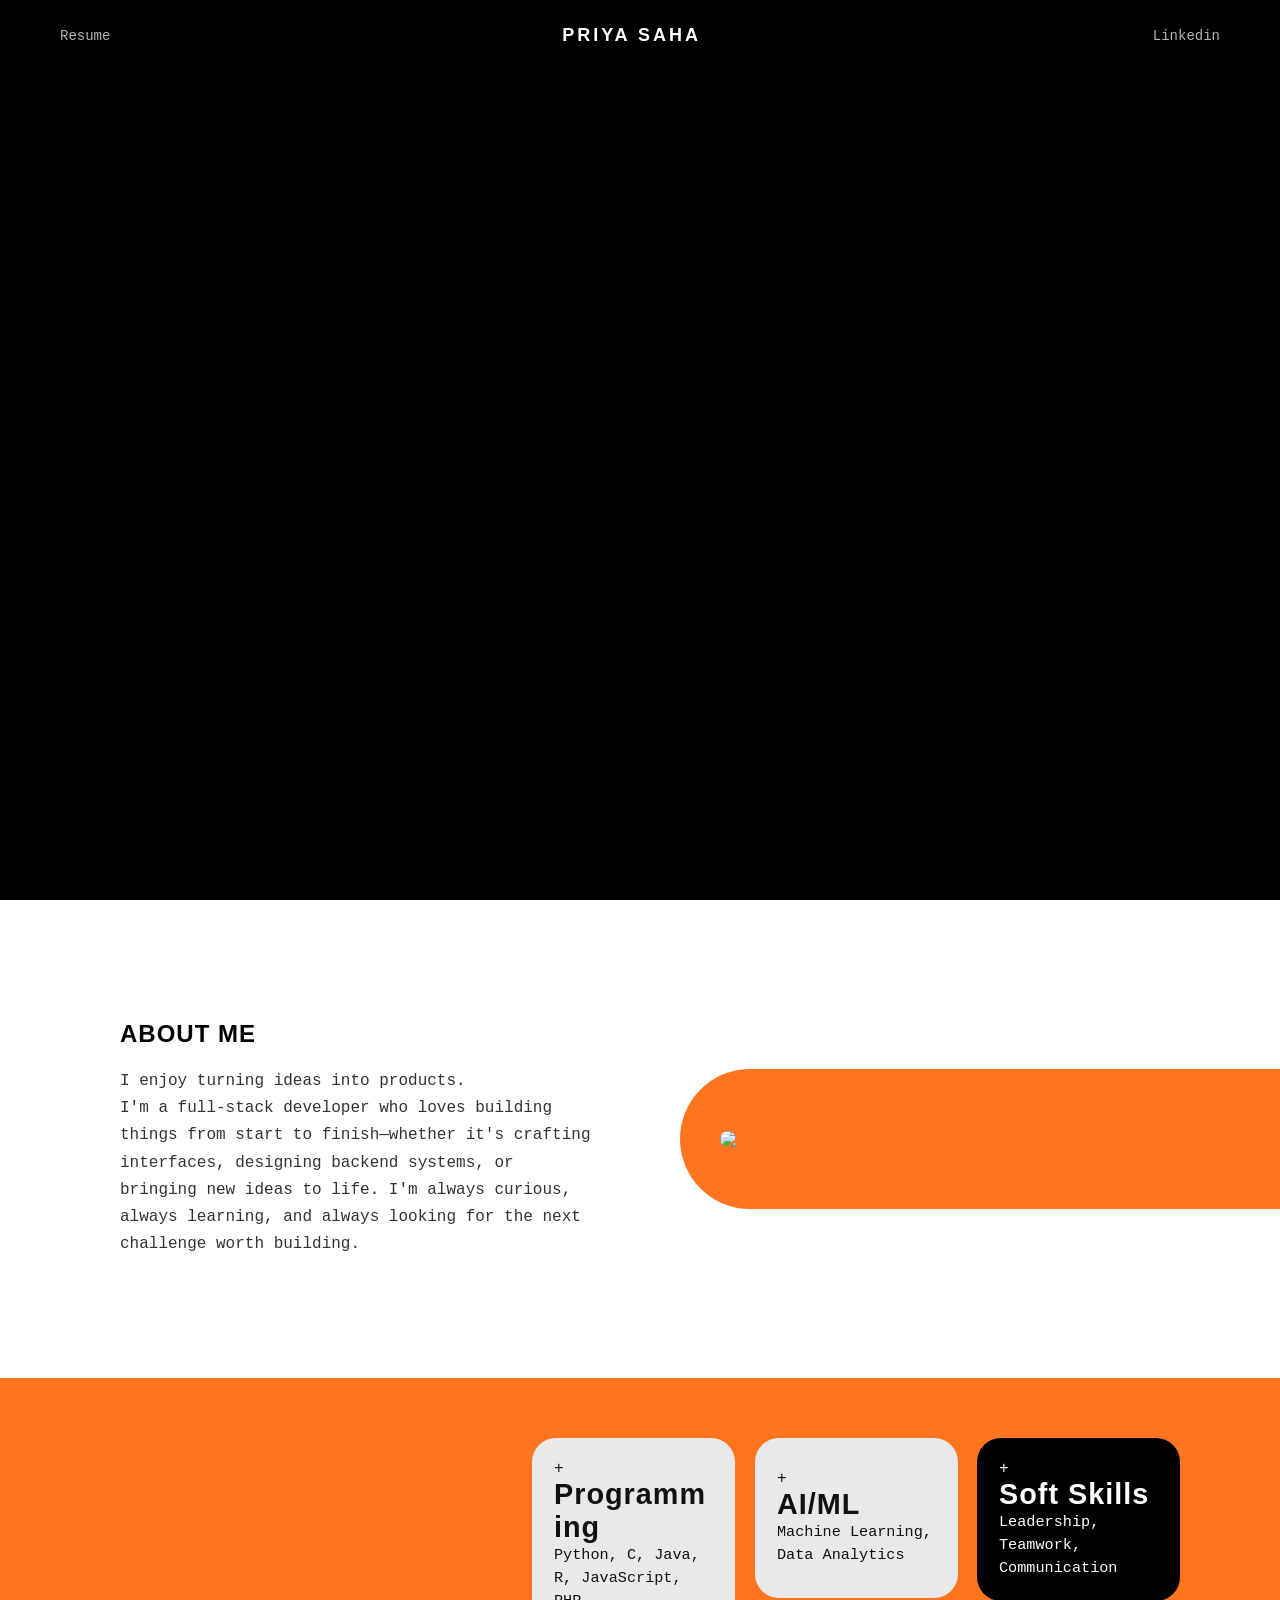
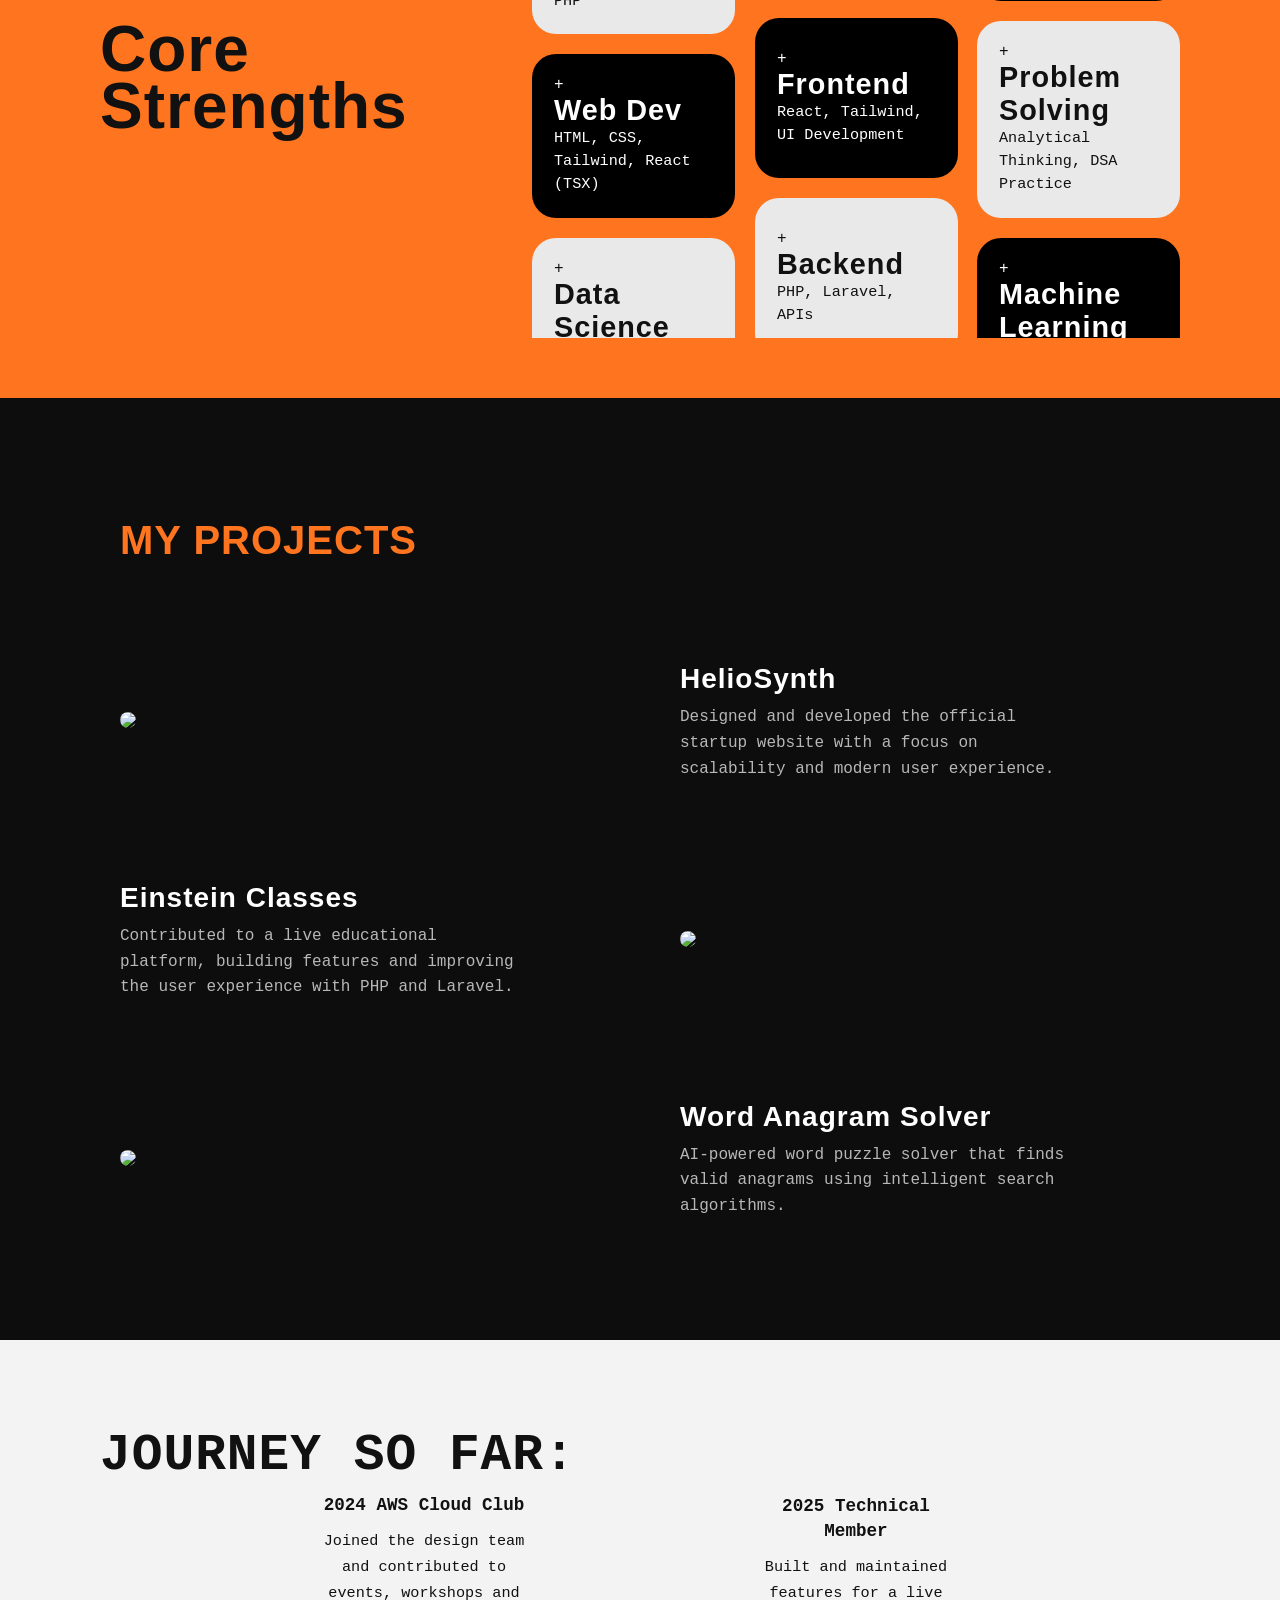
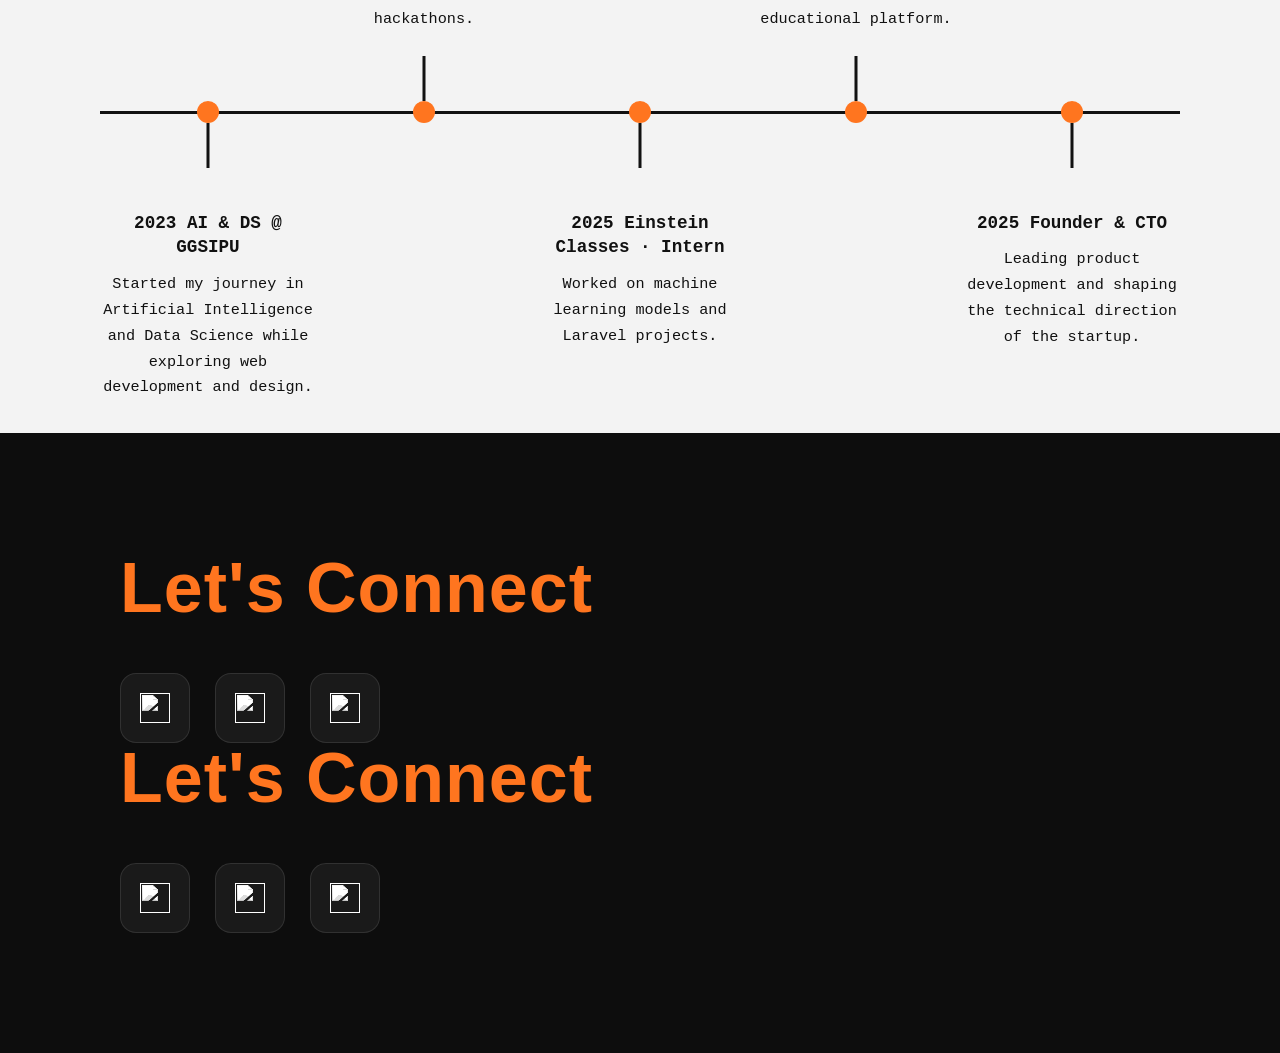
==== index.html @ 50ba78b2 "Update portfolio website" ====
<!DOCTYPE html>
<html lang="en">
<head>
    <meta charset="UTF-8">
    <meta name="viewport" content="width=device-width, initial-scale=1.0">
    <title>Priya Saha</title>

    <link rel="stylesheet" href="src/style.css">
    <link rel="stylesheet" href="src/animation.css">
    <link rel="stylesheet" href="src/main.scss">
    <!--<link rel="stylesheet" href="src/style-hero.css">-->

</head>

<body>

<!-- ================= NAVBAR ================= -->
<nav class="navbar">
    <a href="https://drive.google.com/file/d/1XOjLl3GaeNQnfM8QjRzxvALpyAzLyzs2/view?usp=sharing">Resume</a>
    <h3>PRIYA SAHA</h3>
    <a href="https://www.linkedin.com/in/priyasahaggsipu/">Linkedin</a>
</nav>

<section class="hero">

  <div class="flex" id="main"></div>

</section>
<!--
<div class="preloader-backdrop">
    <div class="pb-row">
        <div class="pb-col">
            <p>Surface Memory</p>
        </div>
        <div class="pb-col">
            <p>// / / //// / / / ///</p>
        </div>
        <div class="pb-col">
            <p>Phase Offset > 17%</p>
        </div>
        <div class="pb-col">
            <p>Fragments Aligning</p>
            <p>Pattern Emerging</p>
        </div>
        <div class="pb-col">
            <p>Collapse Pending</p>
            <p>Return -- Layer Zero</p>
        </div>
    </div>
    <div class="pb-row"><p>Surface Memory</p></div>
    <div class="pb-row"><p>// / // ///// /// //</p></div>
    <div class="pb-row"><p>Pase Offset > 16%</p></div>
    <div class="pb-row">Pattern Emerging</div>
    <div class="pb-row"><p>Return -- Layer Zero</p></div>
    <div class="pb-row"><p>F - 9</p></div>
</div>
<div class="preloader">
    <div class="p-row">
        <p>Initiating</p>
    </div>
    <div class="p-row">
        <div class="pb-col">
            <div class="p-sub-col">
                <p>Phase 01</p>
                <p>Sequences</p>
            </div>
            <div class="p-sub-col">
                <p>Signal Scan</p>
                <p>07 Layers</p>
            </div>
        </div>
        <div class="pb-col">
            <p>PX -17</p>
        </div>
    </div>
    <div class="preloader-btn-container">
        <img id = "pbc-logo" src="/logo-light.png" alt="" />
        <p id="pbc-label">Engage</p>
        <p id="pbc-outro-label">Access Granted</p>


        <div class="pbc-svg-strokes">
            <svg
            fill="none"
            xmlns="http://www.w3.org/2000/svg"
            >
                <circle
                    class="stroke-track"
                    cx="160"
                    cy="160"
                    r="155"
                    stroke="#2b2b2b"
                    stroke-width="2"
                    stroke-dasharray="974"
                    stroke-dashoffset="974"
                />

                <circle
                    class="stroke-progress"
                    cx="160"
                    cy="160"
                    r="155"
                    stroke="#fff"
                    stroke-width="2"
                    stroke-dasharray="974"
                    stroke-dashoffset="974"
                />
            </svg>
        </div>
    </div>
</div>

<section class="hero-section">
    <div class="preloader-revealer"></div>
    <h1>
      Designing & <br>
      Deploying Web Experiences
    </h1>
</section>-->


<!-- ================= ABOUT ================= -->
<section class="about">
    <div class="container about-flex">

        <div class="about-left">

            <div class="about-heading autoShow">
                <h2>ABOUT ME</h2>
            </div>

            <p>
                I enjoy turning ideas into products.<br>
                I'm a full-stack developer who loves building things from start to finish—whether it's crafting interfaces, designing backend systems, or bringing new ideas to life.
                I'm always curious, always learning, and always looking for the next challenge worth building.
            </p>

        </div>

        <div class="about-right">
            <div class="orange-blob"></div>
            <img src="images/priya.png">
        </div>

    </div>
</section>
<!-- ================= STACK ================= -->
<section class="stack">
    <div class="container stack-flex">

        <!-- LEFT TITLE -->
        <div class="stack-left autoShow">
            <h2>
                Core Strengths <br>
            </h2>
        </div>

        <!-- RIGHT COLUMNS -->
        <div class="stack-right">

            <!-- ================= COLUMN 1 ================= -->
            <div class="stack-column">
                <div class="stack-track">

                    <div class="stack-card white">
                        <span>+</span>
                        <h3>Programming</h3>
                        <p>Python, C, Java, R, JavaScript, PHP</p>
                    </div>

                    <div class="stack-card black">
                        <span>+</span>
                        <h3>Web Dev</h3>
                        <p>HTML, CSS, Tailwind, React (TSX)</p>
                    </div>

                    <div class="stack-card white">
                        <span>+</span>
                        <h3>Data Science</h3>
                        <p>Pandas, NumPy, Scikit-learn, ML</p>
                    </div>

                    <div class="stack-card black">
                        <span>+</span>
                        <h3>Databases</h3>
                        <p>DBMS, SQL, MySQL</p>
                    </div>

                    <div class="stack-card white">
                        <span>+</span>
                        <h3>OS & DSA</h3>
                        <p>Operating Systems, Data Structures & Algorithms</p>
                    </div>

                </div>
            </div>

            <!-- ================= COLUMN 2 ================= -->
            <div class="stack-column">
                <div class="stack-track">

                    <div class="stack-card white">
                        <span>+</span>
                        <h3>AI/ML</h3>
                        <p>Machine Learning, Data Analytics</p>
                    </div>

                    <div class="stack-card black">
                        <span>+</span>
                        <h3>Frontend</h3>
                        <p>React, Tailwind, UI Development</p>
                    </div>

                    <div class="stack-card white">
                        <span>+</span>
                        <h3>Backend</h3>
                        <p>PHP, Laravel, APIs</p>
                    </div>

                    <div class="stack-card black">
                        <span>+</span>
                        <h3>Tools</h3>
                        <p>Git, GitHub, VS Code</p>
                    </div>

                </div>
            </div>

            <!-- ================= COLUMN 3 ================= -->
            <div class="stack-column">
                <div class="stack-track">

                    <div class="stack-card black">
                        <span>+</span>
                        <h3>Soft Skills</h3>
                        <p>Leadership, Teamwork, Communication</p>
                    </div>

                    <div class="stack-card white">
                        <span>+</span>
                        <h3>Problem Solving</h3>
                        <p>Analytical Thinking, DSA Practice</p>
                    </div>

                    <div class="stack-card black">
                        <span>+</span>
                        <h3>Machine Learning</h3>
                        <p>Scikit-learn, Model Building</p>
                    </div>

                    <div class="stack-card white">
                        <span>+</span>
                        <h3>Full Stack</h3>
                        <p>End-to-end web development</p>
                    </div>

                </div>
            </div>

        </div>
    </div>
</section>

<!-- ================= PROJECTS ================= -->
<section class="projects">
    <div class="container">

        <div class="project-heading">
            <h2>MY PROJECTS</h2>
        </div>

        <div class="project-row">
            <div class="project-image">
                <a href="https://heliosynthresearch.ai/" target="_blank">
                    <img src="images/project1.png">
                </a>
            </div>
            <div class="project-content">
                <a href="/projects/heliosynth.html" class="no-underline"><h3>HelioSynth</h3></a>
                <p>Designed and developed the official startup website with a focus on scalability and modern user experience.</p>
            </div>
        </div>

        <div class="project-row reverse">
          <div class="project-image">
                <a href="https://einsteinclasses.com/" target="_blank">
                    <img src="images/project2.png">
                </a>
            </div>

          <div class="project-content">
            <a href="/projects/einsteinclasses.html" class="no-underline"><h3>Einstein Classes</h3></a>
              <p>Contributed to a live educational platform, building features and improving the user experience with PHP and Laravel.</p>
          </div>
      </div>

        <div class="project-row">
            <div class="project-image">
                <a href="https://priyasaha1234.github.io/AI-Project/" target="_blank">
                    <img src="images/project3.png">
                </a>
            </div>
            <div class="project-content">
                <a href="/projects/wordanagram.html" class="no-underline"><h3>Word Anagram Solver</h3></a>
                <p>AI-powered word puzzle solver that finds valid anagrams using intelligent search algorithms.</p>
            </div>
        </div>

    </div>
</section>

<!-- ================= JOURNEY ================= -->
<section class="journey-section">
    <div class="container">

        <div class="journey-heading">
            <h2>JOURNEY SO FAR:</h2>
        </div>

        <div class="timeline">

            <div class="timeline-item bottom">
                <div class="dot"></div>
                <div class="content">
                    <h4>2023 AI & DS @ GGSIPU</h4>
                    <p>
                        Started my journey in Artificial Intelligence and Data Science
                        while exploring web development and design.
                    </p>
                </div>
            </div>

            <div class="timeline-item top">
                <div class="dot"></div>
                <div class="content">
                    <h4>2024 AWS Cloud Club</h4>
                    <p>
                        Joined the design team and contributed to events,
                        workshops and hackathons.
                    </p>
                </div>
            </div>

            <div class="timeline-item bottom">
                <div class="dot"></div>
                <div class="content">
                    <h4>2025 Einstein Classes · Intern</h4>
                    <p>
                        Worked on machine learning models and Laravel projects.
                    </p>
                </div>
            </div>

            <div class="timeline-item top">
                <div class="dot"></div>
                <div class="content">
                    <h4>2025 Technical Member</h4>
                    <p>
                        Built and maintained features for a live educational platform.
                    </p>
                </div>
            </div>

            <div class="timeline-item bottom">
                <div class="dot"></div>
                <div class="content">
                    <h4>2025 Founder & CTO</h4>
                    <p>
                        Leading product development and shaping the technical
                        direction of the startup.
                    </p>
                </div>
            </div>

        </div>

    </div>
</section>

<!-- ================= CONTACT ================= -->
<section class="contact-section">

    <!-- Base Layer -->
    <div class="contact-base container">
        <h2 class="connect-title">Let's Connect</h2>

        <div class="icon-row">

            <a href="mailto:priyasahasawhney2223@gmail.com" class="icon">
                <img src="https://cdn-icons-png.flaticon.com/512/732/732200.png">
            </a>

            <a href="https://www.linkedin.com/in/priyasahaggsipu/" target="_blank" class="icon">
                <img src="https://cdn-icons-png.flaticon.com/512/174/174857.png">
            </a>

            <a href="https://github.com/PriyaSaha1234" target="_blank" class="icon">
                <img src="https://cdn-icons-png.flaticon.com/512/733/733553.png">
            </a>

        </div>
    </div>


    <!-- Overlay Layer -->
    <div class="contact-overlay">

        <div class="container">
            <h2 class="connect-title">Let's Connect</h2>

            <div class="icon-row">

                <a href="mailto:priyasahasawhney2223@gmail.com" class="icon">
                    <img src="https://cdn-icons-png.flaticon.com/512/732/732200.png">
                </a>

                <a href="https://www.linkedin.com/in/priyasahaggsipu/" target="_blank" class="icon">
                    <img src="https://cdn-icons-png.flaticon.com/512/174/174857.png">
                </a>

                <a href="https://github.com/PriyaSaha1234" target="_blank" class="icon">
                    <img src="https://cdn-icons-png.flaticon.com/512/733/733553.png">
                </a>

            </div>
        </div>

    </div>

</section>

<!-- ================= SCRIPT ================= -->
<script>
  document.querySelectorAll('a[href^="#"]').forEach(anchor => {
    anchor.addEventListener("click", function (e) {
      e.preventDefault();
      document.querySelector(this.getAttribute("href")).scrollIntoView({
        behavior: "smooth"
      });
    });
  });
</script>
<script type="module" src="/src/main.js"></script>
<script type="module" src="/src/hero.js"></script>

</body>
</html>
---- src/style.css ----
/* ================= ROOT VARIABLES ================= */
:root {
    --accent: #ff751f;
    --black: #0a0a0a;
    --white: #ffffff;
}

.container {
    width: 100%;
    max-width: 1200px;
    margin: 0 auto;
    padding: 0 60px;
}

/* ================= FONTS ================= */

@font-face {
    font-family: "Loubag";
    src: url("../fonts/Loubag.woff2") format("woff2");
    font-weight: normal;
    font-style: normal;
}

@font-face {
    font-family: "TTInterphasesMono";
    src: url("../fonts/TT-Interphases-Mono.woff2") format("woff2");
    font-weight: normal;
    font-style: normal;
}

/* ================= GLOBAL RESET ================= */

* {
    margin: 0;
    padding: 0;
    box-sizing: border-box;
}

/* ================= BODY ================= */

body {
    background: #0d0d0d;
    color: white;
    overflow-x: hidden;
    font-family: "TTInterphasesMono", monospace;
}

/* ================= HEADINGS FONT SYSTEM ================= */

h1, h2, h3,
.hero h1,
.about-heading h2,
.stack-left h2,
.section-title,
.project-heading h2 {
    font-family: "Loubag", sans-serif;
    letter-spacing: 1px;
}

/* ================= NAVBAR ================= */

.navbar {
    display: flex;
    justify-content: space-between;
    align-items: center;
    padding: 25px 60px;

    position: fixed;
    top: 0;
    left: 0;
    width: 100%;
    z-index: 1000;

    background: rgba(0,0,0,0.8);
    backdrop-filter: blur(10px);
}

.navbar h3 {
    font-size: 18px;
    letter-spacing: 3px;
    color: white;   /* ✅ no orange */
    font-family: "Loubag", sans-serif;
}

.navbar a {
    color: white;
    text-decoration: none;
    font-size: 14px;
    opacity: 0.7;
    transition: 0.3s;
    font-family: "TTInterphasesMono", monospace;
}

.navbar a:hover {
    opacity: 1;
    color: var(--accent);
}
/* ================= HERO ================= */
.hero {
    position: relative;
    height: 100vh;
    width: 100%;
    overflow: hidden;

    display: flex;
    align-items: center;
    justify-content: center;
    text-align: center;
    flex-direction: column;
}
.hero h1 {
    font-size: 120px;   /* BIGGER */
    line-height: 1;
    font-family: "Loubag", sans-serif;
    color: #ff751f;     /* YOUR ORANGE */
    letter-spacing: 2px;
    text-align: center;
    margin-bottom: 20px;
}
.hero p {
    font-size: 18px;
    max-width: 600px;
    margin: 0 auto;
    opacity: 0.8;
    line-height: 1.6;
    text-align: center;
}
/* ================= ABOUT ================= */
.about {
    display: flex;
    justify-content: space-between;
    padding: 120px 60px;
    gap: 60px;
    position: relative;

    background: white;   /* 🔥 white section */
    color: black;        /* 🔥 text becomes dark */
}
.about-left {
    flex: 1;
}
.about-flex {
    display: flex;
    justify-content: space-between;
    align-items: center;
    gap: 80px;
}
.about-heading {
    display: flex;
    align-items: center;
    gap: 15px;
    margin-bottom: 20px;
}

.about-left p {
    line-height: 1.7;
    opacity: 0.8;
}

.about-right {
    flex: 1;
    position: relative;
    display: flex;
    justify-content: center;
    align-items: center;
}

.about-right img {
    width: 400px;
    border-radius: 20px;
    z-index: 2;
}
.orange-blob {
    position: absolute;

    left: 0;              /* 🔥 anchor from LEFT instead of right */
    top: 50%;
    transform: translateY(-50%);

    width: 800px;         /* grows toward RIGHT (positive X) */
    height: 140px;

    background: #ff751f;
    z-index: 1;

    border-top-right-radius: 70px;
    border-bottom-right-radius: 70px;
}
.orange-blob {
    border-top-left-radius: 70px;
    border-bottom-left-radius: 70px;
}

/* ================= STACK ================= */

.stack-flex {
    display: flex;
    justify-content: space-between;
    align-items: center;
    gap: 0px;
}

/* ================= LEFT ================= */

.stack-left {
    flex: 1;
}

.stack-left h2 {
    font-family: "Loubag", sans-serif;
    font-size: 4rem;
    line-height: 0.9;
    color: #111;
    margin-bottom: 20px;
}
.stack-left p {
    font-size: 1.5rem;
    line-height: 1.8;
    color: rgba(0, 0, 0, 0.7);
    max-width: 320px;
}

/* ================= RIGHT ================= */

.stack-right {
    flex: 1.5;

    display: grid;
    grid-template-columns: repeat(3, minmax(0, 1fr));

    gap: 20px;

    width: 100%;
    max-width: 900px;
}
.stack-column {
    min-width: 0;
}
.stack-right {
    height: 500px;
    overflow: hidden;
    position: relative;
}

.stack-track {
    display: flex;
    flex-direction: column;
    gap: 20px;

    will-change: transform;
    transform: translateY(0);
}

/* ================= CARD ================= */
.stack-card {
    min-height: 160px;
    padding: 22px;
    border-radius: 24px;

    display: flex;
    flex-direction: column;
    justify-content: center;
}

.stack-card h3 {
    font-size: 1.8rem;
    word-break: break-word;
}
.stack-card:hover {
    transform: translateY(-8px);
}

.stack-card.white {
    background: #e9e9e9;
    color: #111;
}

.stack-card.black {
    background: #000;
    color: #fff;
}

.stack-card p {
    font-size: 0.95rem;
    line-height: 1.5;
}


/* ================= RESPONSIVE ================= */

@media (max-width: 1100px) {

    .stack-flex {
        flex-direction: column;
    }

    .stack-left {
        text-align: center;
    }

    .stack-left p {
        margin: auto;
    }

    .stack-right {
        grid-template-columns: repeat(2, 1fr);
    }

    .react,
    .python,
    .aws,
    .laravel,
    .mysql,
    .figma {
        margin-top: 0;
    }
}

@media (max-width: 768px) {

    .stack-left h2 {
        font-size: 2rem;
    }

    .stack-right {
        grid-template-columns: 1fr;
    }

    .stack-card {
        min-height: 160px;
    }

    .stack-card h3 {
        font-size: 2.4rem;
    }
}
/* ================= PROJECTS ================= */

.projects {
    padding: 120px 60px;
}

.project-heading h2 {
    font-size: 40px;
    color: var(--accent);
}

.project-heading span {
    opacity: 0.6;
}

.project-row {
    display: flex;
    align-items: center;
    gap: 60px;
    margin-top: 80px;
}

.project-row.reverse {
    flex-direction: row-reverse;
}

.project-image img {
    width: 500px;
    border-radius: 20px;
}

.project-content h3 {
    font-size: 28px;
    margin-bottom: 10px;
}

.project-content p {
    opacity: 0.7;
    max-width: 400px;
    line-height: 1.6;
}

/* ================= STACK GRID ================= */
.stack {
    background: #ff751f;
    padding: 60px 0;
}

.stack-section {
    padding: 100px 60px;
}

.section-title {
    font-size: 40px;
    margin-bottom: 40px;
}

.stack-grid {
    display: grid;
    grid-template-columns: repeat(3, 1fr);
    gap: 32px;
}

.stack-grid .stack-card {
    background: #1a1a1a;
    padding: 20px;
    border-radius: 12px;
    text-align: center;
}
.project-row {
    display: flex;
    align-items: center;
    justify-content: space-between;
    gap: 80px;
    margin-top: 100px;
}

.project-image,
.project-content {
    flex: 1;
}

/* ================= JOURNEY ================= */
/* Position content above */
.timeline-item.top .content {
    position: absolute;
    bottom: 70px; /* adjust spacing */
    left: 50%;
    transform: translateX(-50%);
    text-align: center;
}

/* Position content below */
.timeline-item.bottom .content {
    position: absolute;
    top: 70px; /* adjust spacing */
    left: 50%;
    transform: translateX(-50%);
    text-align: center;
}
.journey-section {
    background: #f3f3f3;
    color: #111;
    padding: 90px 0 300px;
}

.journey-heading {
    margin-bottom: 230px;
}

.journey-heading h2 {
    font-size: 3.2rem;
    line-height: 1;
    font-family: inherit;
    font-weight: 700;
}
/* Timeline */
.timeline {
    display: grid;
    grid-template-columns: repeat(5, 1fr);
    position: relative;
}

.timeline::before {
    content: "";
    position: absolute;
    left: 0;
    top: 0;
    width: 100%;
    height: 3px;
    background: #111;
}

/* Items */

.timeline-item {
    position: relative;
    flex: 1;
    display: flex;
    justify-content: center;
}

/* Orange dots */

.dot {
    width: 22px;
    height: 22px;
    background: #ff751f;
    border-radius: 50%;
    position: relative;
    z-index: 2;
    top: -10px;
}

/* Vertical connector */

.timeline-item.top .dot::before,
.timeline-item.bottom .dot::before {
    content: "";
    position: absolute;
    width: 3px;
    background: #111;
    left: 50%;
    transform: translateX(-50%);
}

.timeline-item.top .dot::before {
    height: 45px;
    bottom: 100%;
}

.timeline-item.bottom .dot::before {
    height: 45px;
    top: 100%;
}

/* Content */
.content {
    width: 220px;
}

.content h4 {
    font-size: 1.1rem;
    line-height: 1.4;
    margin-bottom: 12px;
}

.content p {
    font-size: 0.95rem;
    line-height: 1.7;
}
/* ================= CONTACT ================= */

.contact-section {
    padding: 120px 60px;
    background: #0d0d0d;
    color: white;
}

/* BIG TITLE */
.connect-title{
    font-size: 70px;
    font-family: "Loubag", sans-serif;
    margin-bottom: 50px;
    color: var(--accent);
    line-height: 1;
}

/* ICON ROW (ONE LINE FLEX) */
.icon-row {
    display: flex;
    align-items: center;
    gap: 25px;
}

/* ICON BOX */
.icon {
    width: 70px;
    height: 70px;
    border-radius: 16px;

    display: flex;
    align-items: center;
    justify-content: center;

    background: #1a1a1a;
    border: 1px solid rgba(255,255,255,0.1);

    transition: all 0.3s ease;
    text-decoration: none;

    position: relative;
    overflow: hidden;
}

/* ICON IMAGE */
.icon img {
    width: 30px;
    height: 30px;
    filter: grayscale(100%) brightness(1.5);
    transition: 0.3s ease;
}

/* HOVER EFFECT */
.icon:hover {
    transform: translateY(-6px);
    background: var(--accent);
    border-color: var(--accent);
}

.icon:hover img {
    filter: brightness(0);
}

/* OPTIONAL: subtle glow effect */
.icon::after {
    content: "";
    position: absolute;
    inset: 0;
    background: radial-gradient(circle at center, rgba(255,117,31,0.25), transparent 70%);
    opacity: 0;
    transition: 0.3s ease;
}

.icon:hover::after {
    opacity: 1;
}
.timeline-item.top .content {
    bottom: 100px;
}

.timeline-item.bottom .content {
    top: 100px;
    bottom: 340px;
}
/* ================= RESPONSIVE ================= */

@media (max-width: 900px) {

    .hero h1 {
        font-size: 40px;
    }

    .about,
    .stack,
    .project-row {
        flex-direction: column;
    }

    .stack-right {
        grid-template-columns: 1fr;
    }

    .projects-grid {
        grid-template-columns: 1fr;
    }

    .project-image img {
        width: 100%;
    }
}

/* ==========================================
   TABLETS
========================================== */

@media (max-width: 1024px) {

    .container {
        padding: 0 32px;
    }

    .hero h1 {
        font-size: clamp(3rem, 10vw, 6rem);
    }

    .about-flex {
        flex-direction: column;
        gap: 60px;
        text-align: center;
    }

    .about-right img {
        width: 320px;
    }

    .orange-blob {
        width: 500px;
        height: 100px;
    }

    .project-row,
    .project-row.reverse {
        flex-direction: column;
        gap: 40px;
    }

    .project-image img {
        width: 100%;
        max-width: 700px;
    }

    .project-content {
        text-align: center;
    }

    .timeline {
        grid-template-columns: 1fr;
        gap: 120px;
    }

    .timeline::before {
        display: none;
    }

    .timeline-item {
        justify-content: flex-start;
        padding-left: 40px;
    }

    .timeline-item.top .content,
    .timeline-item.bottom .content {
        position: static;
        transform: none;
        text-align: left;
        margin-top: 20px;
    }

    .timeline-item.top .dot::before,
    .timeline-item.bottom .dot::before {
        display: none;
    }
}


/* ==========================================
   MOBILE
========================================== */

@media (max-width: 768px) {

    .container {
        padding: 0 20px;
    }

    .navbar {
        padding: 18px 20px;
    }

    .navbar h3 {
        font-size: 1rem;
        letter-spacing: 1px;
    }

    .navbar a {
        font-size: 0.75rem;
    }

    .hero {
        padding: 120px 20px 60px;
    }

    .hero h1 {
        font-size: clamp(2.5rem, 14vw, 5rem);
        line-height: 0.9;
    }

    .hero p {
        font-size: 1rem;
        max-width: 100%;
    }

    .about {
        padding: 80px 0;
    }

    .about-right img {
        width: 260px;
    }

    .orange-blob {
        width: 350px;
        height: 80px;
    }

    .stack {
        padding: 80px 0;
    }

    .stack-flex {
        flex-direction: column;
        gap: 40px;
    }

    .stack-left {
        text-align: center;
    }

    .stack-left h2 {
        font-size: 2.5rem;
    }

    .stack-right {
        grid-template-columns: 1fr;
        max-width: 100%;
        height: auto;
    }

    .stack-track {
        transform: none !important;
    }

    .stack-card {
        min-height: 140px;
    }

    .stack-card h3 {
        font-size: 1.4rem;
    }

    .projects {
        padding: 80px 0;
    }

    .project-heading h2 {
        font-size: 2rem;
        text-align: center;
    }

    .project-content h3 {
        font-size: 1.5rem;
    }

    .journey-section {
        padding: 80px 0;
    }

    .journey-heading {
        margin-bottom: 80px;
    }

    .journey-heading h2 {
        font-size: 2rem;
    }

    .content {
        width: 100%;
    }

    .contact-section {
        padding: 80px 0;
    }

    .connect-title {
        font-size: 2.5rem;
        text-align: center;
    }

    .icon-row {
        justify-content: center;
        flex-wrap: wrap;
    }

    .icon {
        width: 60px;
        height: 60px;
    }
}


/* ==========================================
   SMALL PHONES
========================================== */

@media (max-width: 480px) {

    .navbar {
        flex-direction: column;
        gap: 10px;
    }

    .hero h1 {
        font-size: 2.2rem;
    }

    .hero p {
        font-size: 0.9rem;
    }

    .about-right img {
        width: 220px;
    }

    .orange-blob {
        width: 280px;
        height: 60px;
    }

    .stack-left h2,
    .journey-heading h2,
    .project-heading h2,
    .connect-title {
        font-size: 1.8rem;
    }

    .icon {
        width: 55px;
        height: 55px;
    }
}
.no-underline {
    text-decoration: none;
    color:#ffffff
}
body {
  margin: 0px;
  padding: 0px;
}

:root {
  --contrast: #ff751f;
  --bgColor: #000000;
  --fontColor: #ff751f;
}

#main {
  width: 100%;
    min-height: 100vh;

    background-color: var(--bgColor);

    display: flex;
    justify-content: center;
    align-items: center;
}

.flex {
  display: flex;
  justify-content: center;
  align-items: center;
}

.box {
  padding: 0;

  font-family: "Loubag", sans-serif;

  font-size: 140px;
  font-weight: 700;

  color: var(--fontColor);

  line-height: 0.9;
  letter-spacing: 2px;
  text-transform: uppercase;

  text-align: center;

  display: flex;
  flex-direction: column;
  align-items: center;
}

.animate-slideup {
  margin-right: 16px;
  transform: translateY(200px) rotate(15deg);
  animation: slideup 1000ms cubic-bezier(0.65, 0, 0.35, 1) 1 forwards;
  transform-origin: top center;
}

@keyframes slideup {
  0% {
    transform: translateY(200px) rotate(20deg);
  }
  100% {
    transform: translateY(0px) rotate(0deg);
  }
}

.fs {
  height: 32px;
  width: 32px;

  background-color: #f95959;

  margin-left: 25px;   /* distance from text */
  margin-top: 45px;    /* move lower */

  opacity: 0;

  animation: rotate-fs 1800ms cubic-bezier(0.5, 1, 0.89, 1) forwards;
  transform-origin: center;
}

@keyframes rotate-fs {
  0% {
    transform: rotate(0deg) scale(0);
    opacity: 0;
  }
  30% {
    opacity: 1;
    transform: rotate(0deg) scale(1);
  }
  100% {
    transform: rotate(720deg);
    opacity: 1;
  }
}
.curtain {
  position: fixed;
  inset: 0;

  background-color: var(--contrast);

  display: flex;
  justify-content: center;
  align-items: center;

  z-index: 99999;
}

.progressBar {
  height: 2px;
  width: 0;
  background-color: var(--bgColor);
}

.progressGrow-animation {
  animation: grow 2000ms cubic-bezier(0.65, 0, 0.35, 1) 1 forwards;
}

@keyframes grow {
  0% {
    width: 0;
    height: 2px;
  }

  50% {
    width: 100vw;
    height: 2px;
  }

  100% {
    width: 100vw;
    height: 100vh;
  }
}


@media (max-width: 800px) {
  .flex {
    flex-wrap: wrap;
  }
  .animate {
    margin-right: 4px;
  }
  .fs {
    height: 12px;
    width: 12px;
    margin-top: 30px;
  }
}

@media (max-width: 520px) {
  .box {
    font-size: 40px;
  }
  .main {
    border: 5px solid #fc3c3c;
  }
  .animate-slideup {
    margin-right: 6px;
  }
  .fs {
    height: 10px;
    width: 10px;
    margin-left: -4px;
    margin-top: 13px;
  }
}
---- src/style-hero.css ----
:root {
    --base-100: #fff;
    --base-200: #7a7a7a;
    --base-300: #000;
}

*{
    margin: 0;
    padding:0;
    .box-sizing border-box;
}

h1{
    text-transform: uppercase;
    font-family: "Barlow Condensed", sans-serif;
    font-size: clamp(5rem, 15vw, 15rem);
    font-weight: 800;
    letter-spacing: -2%;
    line-height: 0.8;
}

p{
    text-transform: uppercase;
    font-family: "Geist Mono", monospace;
    font-size: 0.75 rem;
    font-weight: 500;
    line-height: 1;
}

h1 .word,
p .line{
    position: relative;
    transform: translateY(100%);
    will-change: transform;
}

.preloader-backdrop {
    position: fixed;
    width: 100%;
    height: 100svh;
    background-color: var(--base-100);
    color: var(--base-200);
    display: flex;
    flex-direction: column;
    justify-content: space-between;
    z-index: 0;
}

.pb-row{
    width: 100%;
    padding: 1.5rem;
    display: flex;
    justify-content: space-between;
}

.pb-row:nth-child(2){
    align-items: flex-end;
}

.pb-row #pb-logo{
    width: 2.5rem;
    height: 2.5rem;
    padding: 0.25rem;
    border: 1px dashed var(--base-200);
}

.preloader {
    position: fixed;
    width: 100%;
    height: 100svh;
    background-color: var(--base-100);
    display: flex;
    flex-direction: column;
    justify-content: space-between;
    .clip-path: polygon(0% 0%, 100% 0%, 100% 100%, 0% 100%);
    will-change: transform. clip-path;
    z-index: 2;
}

.p-row{
    width: 100%;
    padding: 1.5rem;
    display: flex;
    justify-content: space-between;
}

.p-row .p-col {
    display: flex;
    gap: 6rem;
    align-items: flex-end;
}

.preloader-btn-contaner{
    position: absolute;
    top: 50%;
    left: 50%;
    transform: translate(-50%, -50%);
    width: 20rem;
    height: 20rem;
}
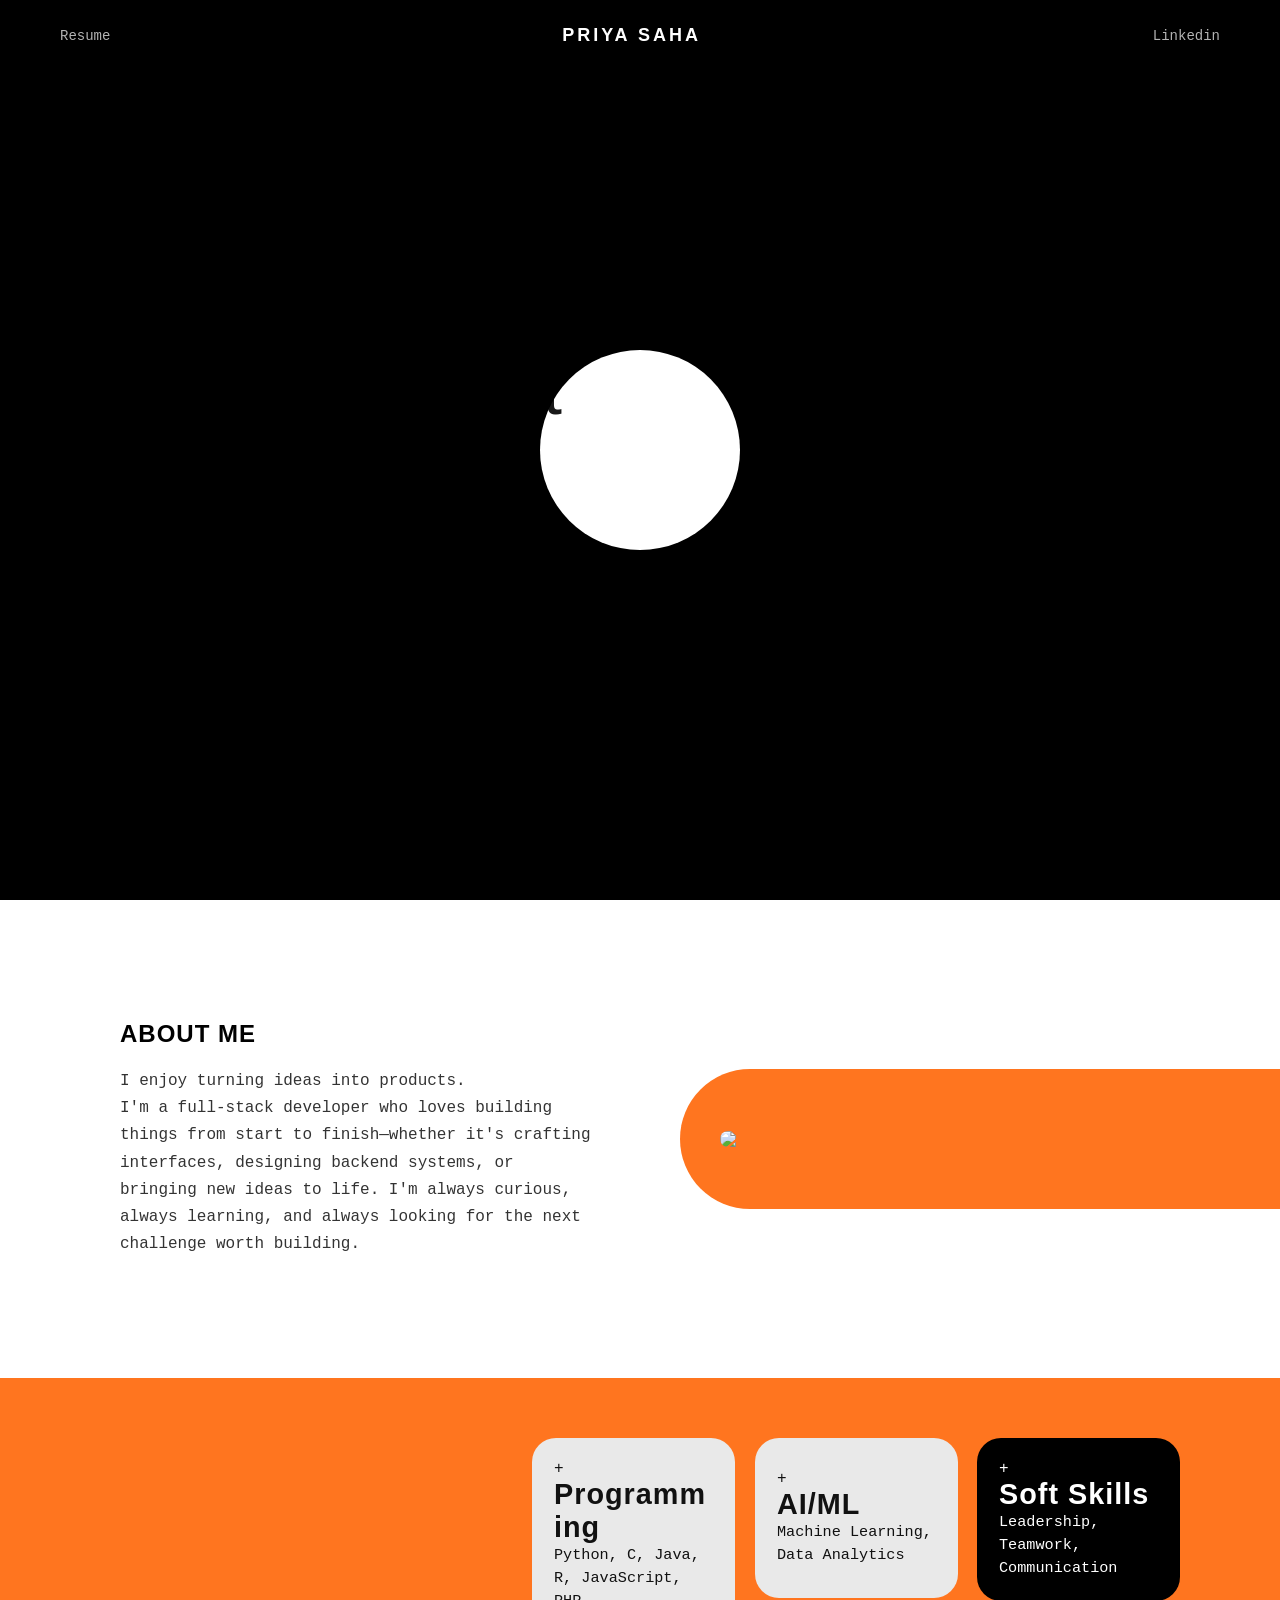
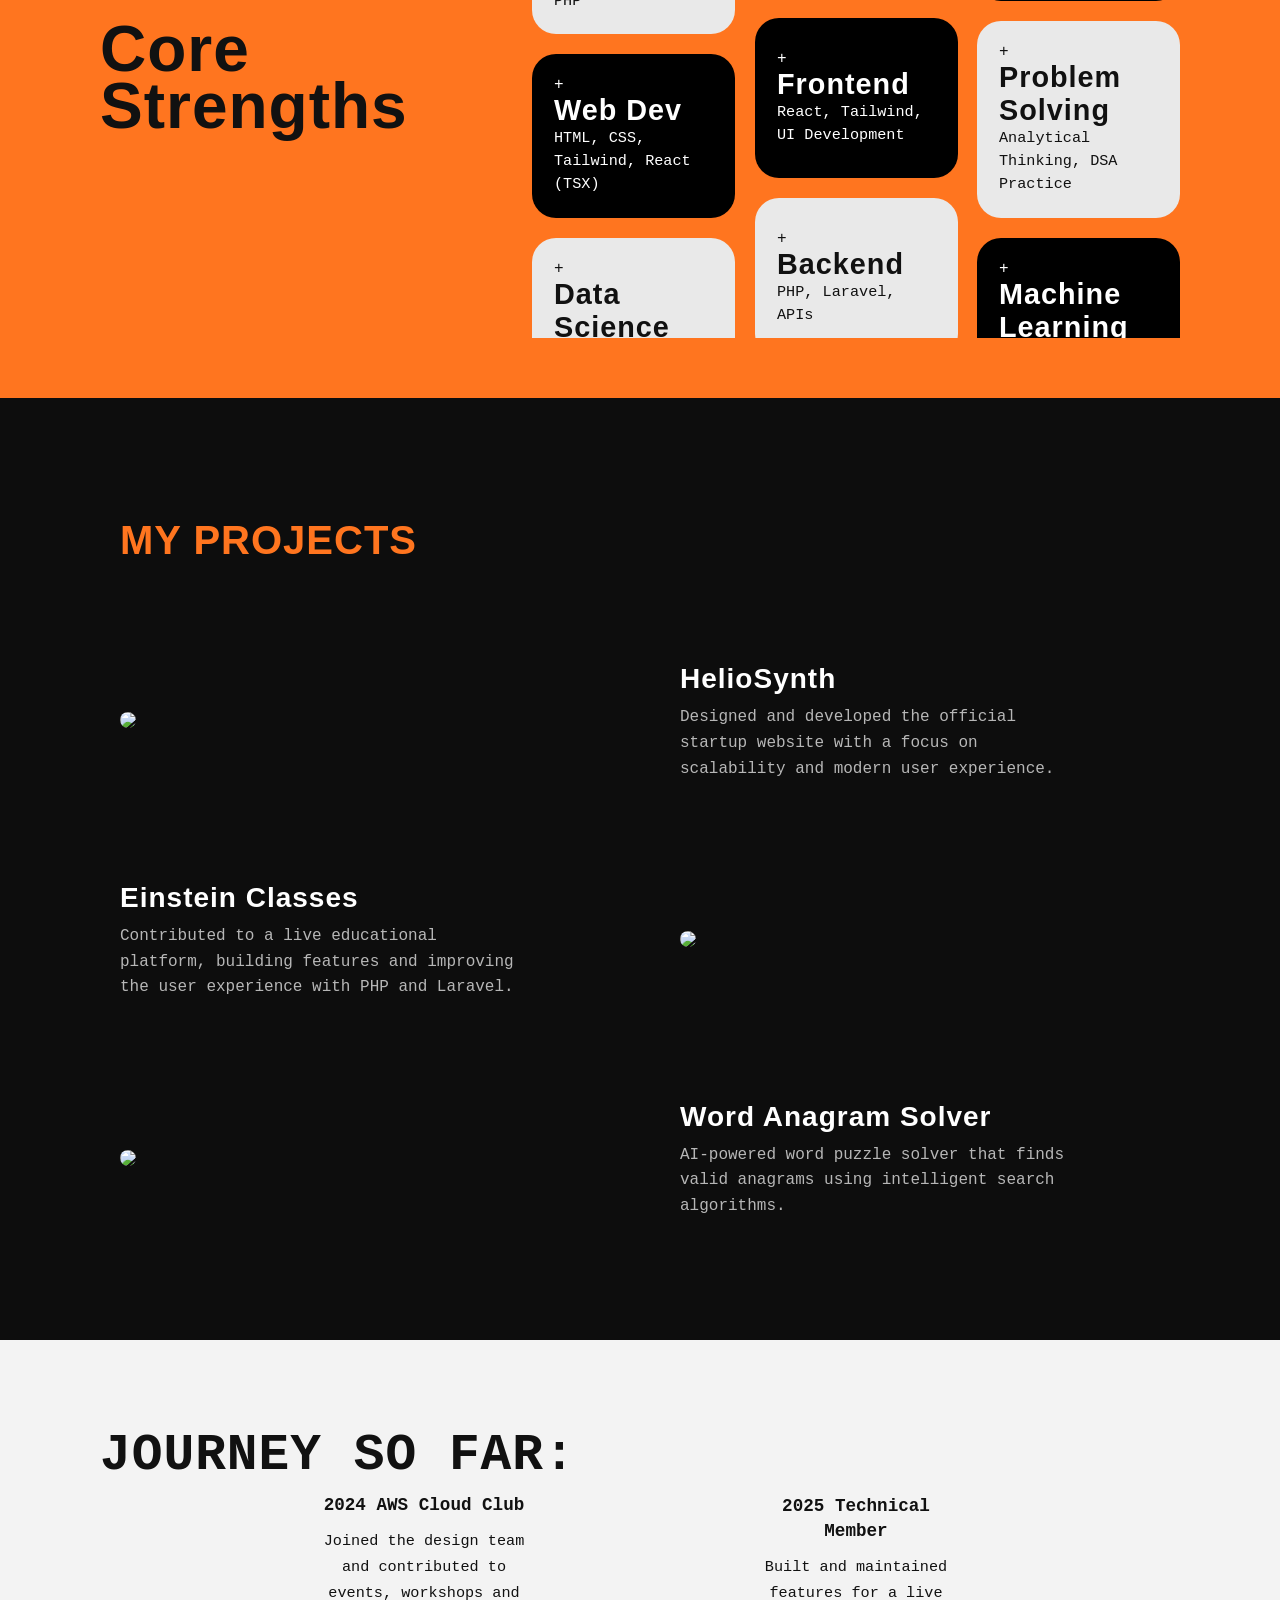
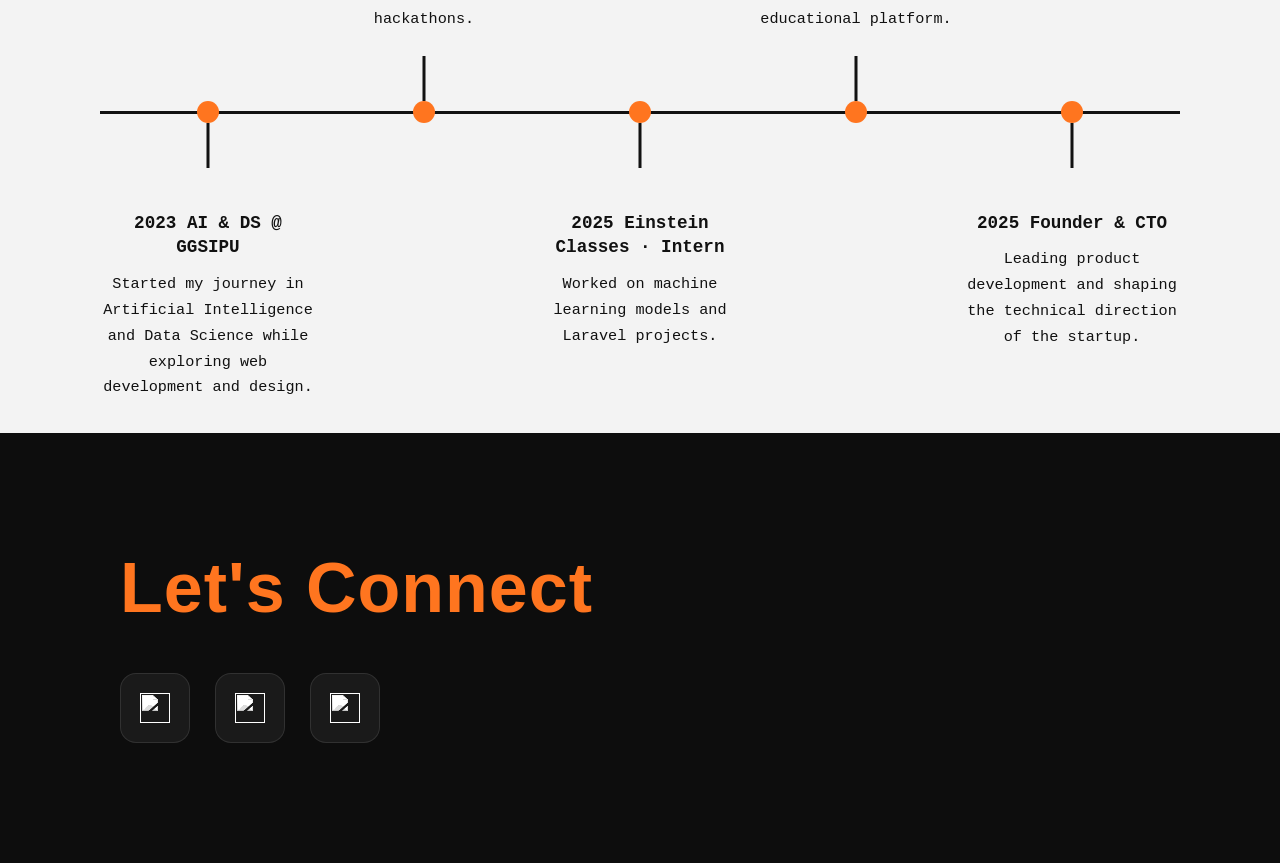
==== commit 97333c32: "Update portfolio content" ====
--- a/index.html
+++ b/index.html
@@ -16,7 +16,7 @@
 
 <!-- ================= NAVBAR ================= -->
 <nav class="navbar">
-    <a href="https://drive.google.com/file/d/1XOjLl3GaeNQnfM8QjRzxvALpyAzLyzs2/view?usp=sharing">Resume</a>
+    <a href="https://drive.google.com/file/d/1omL-VWOlxlCqhXKH27OhUGAG2tItJWXF/view?usp=sharing">Resume</a>
     <h3>PRIYA SAHA</h3>
     <a href="https://www.linkedin.com/in/priyasahaggsipu/">Linkedin</a>
 </nav>
@@ -441,7 +441,8 @@
   });
 </script>
 <script type="module" src="/src/main.js"></script>
-<script type="module" src="/src/hero.js"></script>
+
+<!--<script type="module" src="/src/hero.js"></script>-->
 
 </body>
 </html>
--- a/src/animation.css
+++ b/src/animation.css
@@ -0,0 +1,62 @@
+.autoShow{
+    animation: text-appear both;
+    animation-timeline: view();
+    animation-range: entry 20% cover 100vh;
+}
+
+@keyframes text-appear{
+    from{
+        opacity: 0;
+        transform: translateY(100px);
+    }
+    to{
+        opacity: 1;
+        transform: translateY(0);
+    }
+}
+
+.imageReveal{
+    animation: imageReveal both;
+    animation-timeline: view(10% 5%);
+}
+@keyframes imageReveal{
+    from{
+        filter: saturate(0) contrast(4) brightness(.1) blur(5px);
+        opacity: 0;
+        scale: .95;
+        translate: 0 4rem;
+    }
+    to{
+        filter: none;
+        opacity: 1;
+        scale: 1;
+        translate: 0 0;
+    }
+}
+/* overlay layer */
+.contact-overlay{
+    position: absolute;
+    inset: 0;
+    z-index: 2;
+
+    background: white;
+
+    display: flex;
+    align-items: center;
+    justify-content: center;
+
+    clip-path: circle(100px at var(--x,50%) var(--y,50%));
+    transition: clip-path .15s linear;
+
+    pointer-events: none;
+}
+.contact-overlay .connect-title{
+    color: black;
+    opacity: .9;
+    letter-spacing: 3px;
+    font-weight: 200;
+}
+
+.contact-overlay img{
+    filter: brightness(0);
+}
